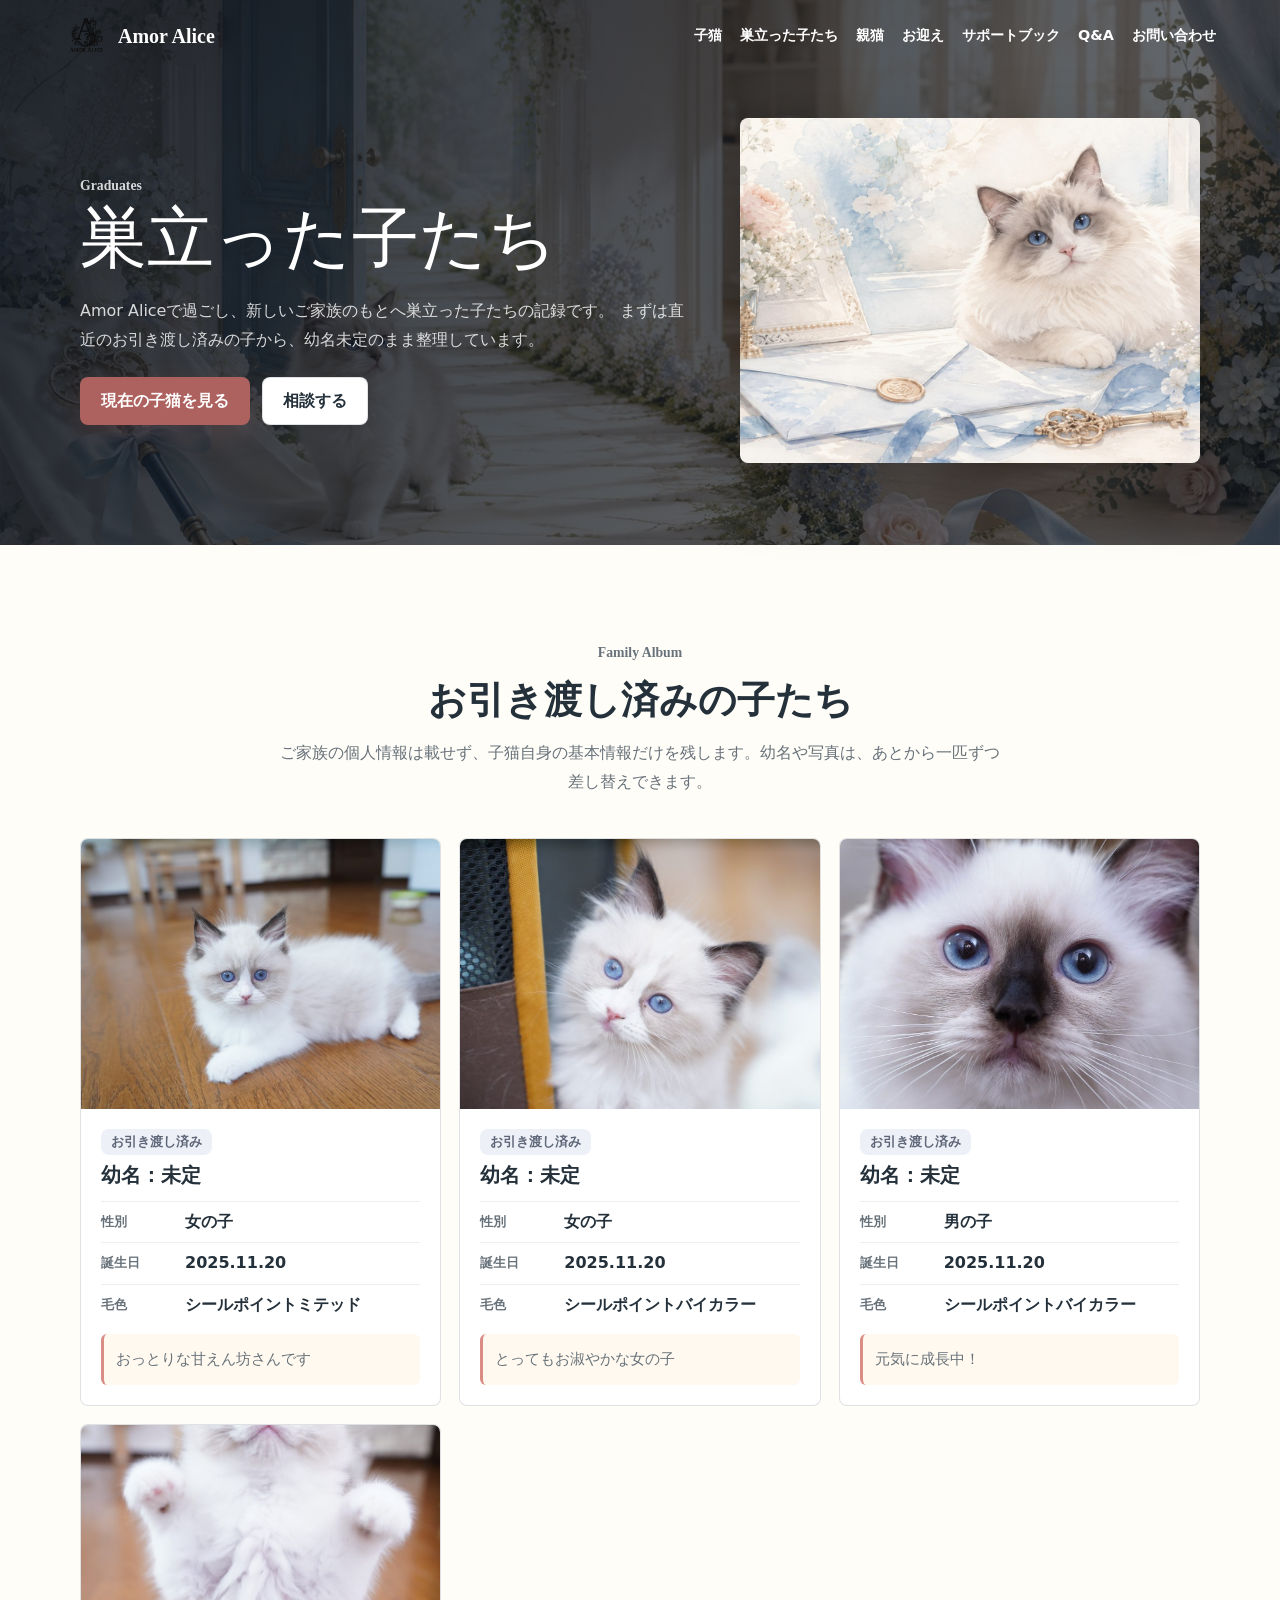
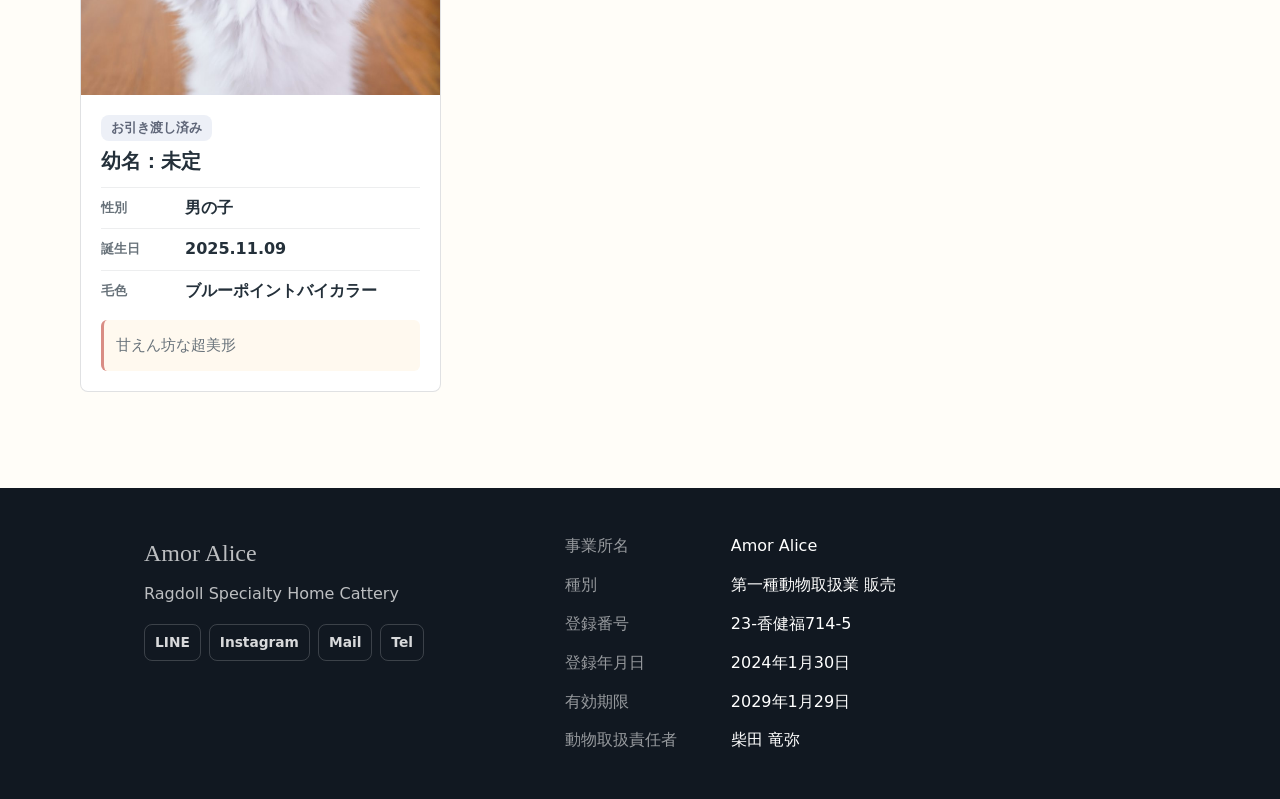
==== graduates.html @ 8b9300d3 "Simplify support book links" ====
<!doctype html>
<html lang="ja">
  <head>
    <meta charset="utf-8">
    <meta name="viewport" content="width=device-width, initial-scale=1">
    <title>巣立った子たち | Amor Alice</title>
    <meta
      name="description"
      content="Amor Aliceから新しいご家族のもとへ巣立ったラグドールの子猫たちを紹介します。"
    >
    <link rel="stylesheet" href="styles.css?v=20260701-support-clean">
  </head>
  <body class="subpage">
    <header class="site-header" data-header>
      <a class="brand" href="index.html#top" aria-label="Amor Alice トップへ">
        <img src="assets/brand-logo.png" alt="" class="brand-mark">
        <span class="brand-name">Amor Alice</span>
      </a>
      <button class="nav-toggle" type="button" aria-expanded="false" aria-controls="site-nav" data-nav-toggle>
        Menu
      </button>
      <nav class="site-nav" id="site-nav" data-nav>
        <a href="index.html#kittens">子猫</a>
        <a href="graduates.html" aria-current="page">巣立った子たち</a>
        <a href="index.html#parents">親猫</a>
        <a href="index.html#flow">お迎え</a>
        <a href="support-book.html">サポートブック</a>
        <a href="index.html#faq">Q&A</a>
        <a href="index.html#contact">お問い合わせ</a>
      </nav>
    </header>

    <main id="top">
      <section class="subpage-hero graduates-hero" aria-labelledby="graduates-hero-title">
        <div class="subpage-hero-inner">
          <div class="subpage-hero-copy">
            <p class="eyebrow">Graduates</p>
            <h1 id="graduates-hero-title">巣立った子たち</h1>
            <p>
              Amor Aliceで過ごし、新しいご家族のもとへ巣立った子たちの記録です。
              まずは直近のお引き渡し済みの子から、幼名未定のまま整理しています。
            </p>
            <div class="kitten-actions">
              <a class="button primary soft" href="index.html#kittens">現在の子猫を見る</a>
              <a class="button secondary ink" href="index.html#contact">相談する</a>
            </div>
          </div>
          <figure class="subpage-hero-media">
            <img src="assets/generated/contact-invitation.jpg" alt="Amor Aliceから届く手紙とラグドールの世界観">
          </figure>
        </div>
      </section>

      <section class="section" aria-labelledby="graduates-title">
        <div class="section-inner">
          <div class="section-heading">
            <p class="eyebrow">Family Album</p>
            <h2 id="graduates-title">お引き渡し済みの子たち</h2>
            <p>
              ご家族の個人情報は載せず、子猫自身の基本情報だけを残します。幼名や写真は、あとから一匹ずつ差し替えできます。
            </p>
          </div>

          <div class="card-grid kitten-grid" aria-label="お引き渡し済みの子猫一覧" data-graduate-list></div>
        </div>
      </section>
    </main>

    <footer class="site-footer">
      <div class="footer-inner">
        <div>
          <p class="footer-brand">Amor Alice</p>
          <p>Ragdoll Specialty Home Cattery</p>
          <div class="footer-links" aria-label="連絡先リンク">
            <a href="https://lin.ee/4A4dqHU" target="_blank" rel="noopener">LINE</a>
            <a href="https://www.instagram.com/cattery_amor.alice/" target="_blank" rel="noopener">Instagram</a>
            <a href="mailto:cattery227.amor.alice@gmail.com">Mail</a>
            <a href="tel:09087426180">Tel</a>
          </div>
        </div>
        <dl class="legal-list">
          <div>
            <dt>事業所名</dt>
            <dd>Amor Alice</dd>
          </div>
          <div>
            <dt>種別</dt>
            <dd>第一種動物取扱業 販売</dd>
          </div>
          <div>
            <dt>登録番号</dt>
            <dd>23-香健福714-5</dd>
          </div>
          <div>
            <dt>登録年月日</dt>
            <dd>2024年1月30日</dd>
          </div>
          <div>
            <dt>有効期限</dt>
            <dd>2029年1月29日</dd>
          </div>
          <div>
            <dt>動物取扱責任者</dt>
            <dd>柴田 竜弥</dd>
          </div>
        </dl>
      </div>
    </footer>

    <script src="kittens-data.js"></script>
    <script src="script.js?v=20260701-story-header"></script>
  </body>
</html>
---- styles.css ----
:root {
  --cream: #fff9ef;
  --paper: #fffdf8;
  --mist: #eaf5f1;
  --rose: #d98d84;
  --rose-deep: #ad625f;
  --sage: #7d9f8b;
  --gold: #b88a3f;
  --ink: #24303a;
  --muted: #68727a;
  --line: rgba(36, 48, 58, 0.14);
  --night: #111821;
  --shadow: 0 22px 70px rgba(17, 24, 33, 0.16);
}

* {
  box-sizing: border-box;
}

html {
  scroll-behavior: smooth;
}

body {
  margin: 0;
  color: var(--ink);
  background: var(--paper);
  font-family: "Yu Gothic", "Yu Gothic UI", "Hiragino Sans", Meiryo, system-ui, sans-serif;
  line-height: 1.8;
  letter-spacing: 0;
}

img {
  display: block;
  max-width: 100%;
}

a {
  color: inherit;
  text-decoration: none;
}

.site-header {
  position: fixed;
  top: 0;
  left: 0;
  right: 0;
  z-index: 20;
  display: flex;
  align-items: center;
  justify-content: space-between;
  gap: 24px;
  min-height: 72px;
  padding: 12px min(5vw, 64px);
  color: #fff;
  transition: background 180ms ease, color 180ms ease, box-shadow 180ms ease;
}

.site-header.is-scrolled {
  color: var(--ink);
  background: rgba(255, 253, 248, 0.9);
  box-shadow: 0 10px 30px rgba(17, 24, 33, 0.08);
  backdrop-filter: blur(18px);
}

.brand {
  display: inline-flex;
  align-items: center;
  gap: 10px;
  min-width: 0;
  font-weight: 700;
}

.brand-mark {
  width: 44px;
  height: 44px;
  object-fit: contain;
}

.brand-name {
  font-family: Georgia, "Times New Roman", serif;
  font-size: 1.25rem;
  line-height: 1;
  white-space: nowrap;
}

.site-nav {
  display: flex;
  align-items: center;
  gap: 18px;
  font-size: 0.9rem;
  font-weight: 700;
}

.site-nav a {
  position: relative;
  padding: 6px 0;
}

.site-nav a::after {
  position: absolute;
  left: 0;
  right: 0;
  bottom: 0;
  height: 2px;
  content: "";
  background: currentColor;
  transform: scaleX(0);
  transform-origin: left;
  transition: transform 180ms ease;
}

.site-nav a:hover::after,
.site-nav a:focus-visible::after {
  transform: scaleX(1);
}

.nav-toggle {
  display: none;
  width: 64px;
  height: 40px;
  border: 1px solid currentColor;
  border-radius: 8px;
  color: inherit;
  background: transparent;
  font: inherit;
  font-weight: 700;
}

.hero {
  position: relative;
  color: #fff;
  background: var(--night);
}

.scroll-hero {
  height: 400vh;
}

.hero-stage {
  position: sticky;
  top: 0;
  display: grid;
  align-items: end;
  min-height: 100svh;
  padding: 118px min(5vw, 72px) 72px;
  overflow: hidden;
}

.hero-canvas,
.hero-shade {
  position: absolute;
  inset: 0;
}

.hero-canvas {
  width: 100%;
  height: 100%;
  background: #07090d;
}

.hero-shade {
  background:
    radial-gradient(circle at 68% 32%, rgba(255, 255, 255, 0.12), rgba(17, 24, 33, 0) 36%),
    linear-gradient(90deg, rgba(17, 24, 33, 0.56) 0%, rgba(17, 24, 33, 0.18) 42%, rgba(17, 24, 33, 0.02) 100%),
    linear-gradient(0deg, rgba(17, 24, 33, 0.58) 0%, rgba(17, 24, 33, 0.12) 36%, rgba(17, 24, 33, 0) 58%);
}

.hero-content {
  position: relative;
  z-index: 2;
  width: min(620px, 100%);
  transition: opacity 160ms ease, transform 160ms ease;
  will-change: opacity, transform;
}

.hero-content::before {
  content: "";
  position: absolute;
  inset: -34px -40px -28px -46px;
  z-index: -1;
  border-radius: 28px;
  background: radial-gradient(ellipse at 24% 64%, rgba(8, 12, 17, 0.58), rgba(8, 12, 17, 0.32) 46%, rgba(8, 12, 17, 0) 74%);
  filter: blur(8px);
  pointer-events: none;
}

.hero-loader {
  position: absolute;
  left: 50%;
  top: 50%;
  z-index: 4;
  width: min(320px, calc(100% - 44px));
  padding: 22px;
  border: 1px solid rgba(255, 255, 255, 0.28);
  border-radius: 8px;
  color: #fff;
  background: rgba(17, 24, 33, 0.58);
  box-shadow: 0 24px 80px rgba(0, 0, 0, 0.32);
  backdrop-filter: blur(18px);
  transform: translate(-50%, -50%);
  transition: opacity 220ms ease, visibility 220ms ease;
}

.hero-loader.is-hidden {
  visibility: hidden;
  opacity: 0;
}

.hero-loader p {
  margin: 0 0 12px;
  font-family: Georgia, "Times New Roman", serif;
  font-weight: 700;
  text-align: center;
}

.loader-track {
  height: 8px;
  overflow: hidden;
  border-radius: 999px;
  background: rgba(255, 255, 255, 0.18);
}

.loader-track span {
  display: block;
  width: 0%;
  height: 100%;
  border-radius: inherit;
  background: linear-gradient(90deg, #fff, #f4d493);
  transition: width 120ms ease;
}

.scroll-cue {
  position: absolute;
  right: min(5vw, 72px);
  bottom: 28px;
  z-index: 3;
  display: inline-flex;
  align-items: center;
  gap: 8px;
  color: rgba(255, 255, 255, 0.82);
  font-family: Georgia, "Times New Roman", serif;
  font-size: 0.86rem;
}

.scroll-cue::after {
  width: 26px;
  height: 1px;
  content: "";
  background: currentColor;
}

.eyebrow {
  margin: 0 0 12px;
  color: var(--gold);
  font-family: Georgia, "Times New Roman", serif;
  font-size: 0.86rem;
  font-weight: 700;
}

.hero .eyebrow {
  color: #f4d493;
}

h1,
h2,
h3,
p {
  overflow-wrap: anywhere;
}

h1,
h2,
h3 {
  margin: 0;
  line-height: 1.2;
  letter-spacing: 0;
}

h1 {
  font-family: Georgia, "Times New Roman", serif;
  font-size: 4.8rem;
  font-weight: 500;
}

.hero-lead {
  width: min(520px, 100%);
  margin: 18px 0 0;
  font-size: 1.05rem;
}

.hero-actions {
  display: flex;
  flex-wrap: wrap;
  gap: 12px;
  margin-top: 28px;
}

.button {
  display: inline-flex;
  align-items: center;
  justify-content: center;
  min-height: 48px;
  padding: 12px 20px;
  border: 1px solid transparent;
  border-radius: 8px;
  font-weight: 700;
  line-height: 1.2;
}

.button.primary {
  color: var(--night);
  background: #fff;
}

.button.secondary {
  color: #fff;
  border-color: rgba(255, 255, 255, 0.72);
  background: rgba(255, 255, 255, 0.12);
}

.button.primary.soft {
  color: #fff;
  background: var(--rose-deep);
  box-shadow: 0 10px 28px rgba(173, 98, 95, 0.18);
}

.button.secondary.ink {
  color: var(--ink);
  border-color: var(--line);
  background: #fff;
}

.section {
  padding: 96px min(5vw, 64px);
}

.section-band {
  background: var(--cream);
}

.section-inner {
  width: min(1120px, 100%);
  margin: 0 auto;
}

.world-entry {
  padding: 86px min(5vw, 64px);
  background: linear-gradient(180deg, #fffdf8 0%, #fff9ef 100%);
}

.world-entry-inner {
  display: grid;
  grid-template-columns: minmax(0, 1.12fr) minmax(320px, 0.72fr);
  gap: 48px;
  align-items: center;
  width: min(1180px, 100%);
  margin: 0 auto;
}

.world-entry-media {
  margin: 0;
}

.world-entry-media img {
  width: 100%;
  aspect-ratio: 16 / 9;
  border-radius: 8px;
  object-fit: cover;
  box-shadow: var(--shadow);
}

.world-entry-copy {
  position: relative;
}

.world-entry-copy h2 {
  font-size: 2.25rem;
}

.world-entry-copy p:last-child {
  color: var(--muted);
}

.section-accent {
  width: 82px;
  height: 82px;
  margin-bottom: 12px;
  object-fit: contain;
}

.intro-grid {
  display: grid;
  grid-template-columns: minmax(0, 0.88fr) minmax(320px, 1.12fr);
  gap: 48px;
  align-items: center;
  padding: 82px 0;
}

.intro-copy h2,
.section-heading h2,
.photo-break-copy h2,
.contact h2 {
  font-size: 2.35rem;
}

.intro-copy p,
.section-heading p,
.feature-copy p,
.contact p,
.flow-layout p {
  color: var(--muted);
}

.trust-strip {
  display: flex;
  flex-wrap: wrap;
  gap: 10px;
  margin-top: 28px;
}

.trust-strip span,
.status-pill {
  display: inline-flex;
  align-items: center;
  gap: 8px;
  min-height: 34px;
  padding: 6px 12px;
  border: 1px solid var(--line);
  border-radius: 8px;
  color: var(--rose-deep);
  background: #fff;
  font-size: 0.9rem;
  font-weight: 700;
}

.trust-strip img,
.status-pill img {
  width: 24px;
  height: 24px;
  flex: 0 0 auto;
  object-fit: contain;
}

.intro-photo {
  margin: 0;
}

.intro-photo img,
.kitten-feature figure > img,
.animal-card img,
.photo-break img {
  width: 100%;
  height: 100%;
  object-fit: cover;
}

.intro-photo img {
  aspect-ratio: 4 / 5;
  border-radius: 8px;
  box-shadow: var(--shadow);
  object-position: center 42%;
}

.section-heading {
  width: min(720px, 100%);
  margin: 0 auto 42px;
  text-align: center;
}

.section-heading.compact {
  margin-bottom: 36px;
}

.section-heading.left {
  margin: 0;
  text-align: left;
}

.section-divider {
  display: flex;
  justify-content: center;
  margin: -38px auto 24px;
}

.section-divider img {
  width: min(360px, 82vw);
  height: 74px;
  object-fit: contain;
}

.kitten-feature {
  display: grid;
  grid-template-columns: minmax(280px, 0.84fr) minmax(0, 1fr);
  gap: 34px;
  align-items: center;
  margin-bottom: 34px;
  padding: 24px;
  border: 1px solid var(--line);
  border-radius: 8px;
  background: #fff;
}

.kitten-feature figure {
  margin: 0;
}

.kitten-feature figure > img {
  aspect-ratio: 1 / 1;
  border-radius: 6px;
}

.feature-copy h3 {
  margin-top: 14px;
  font-size: 1.75rem;
}

.text-link {
  display: inline-flex;
  margin-top: 12px;
  color: var(--rose-deep);
  font-weight: 700;
}

.kitten-actions {
  display: flex;
  flex-wrap: wrap;
  gap: 12px;
  margin-top: 22px;
}

.card-grid {
  display: grid;
  gap: 18px;
}

.kitten-grid,
.parent-grid {
  grid-template-columns: repeat(3, minmax(0, 1fr));
}

.animal-card {
  display: flex;
  flex-direction: column;
  overflow: hidden;
  border: 1px solid var(--line);
  border-radius: 8px;
  background: #fff;
}

.animal-card img {
  aspect-ratio: 4 / 3;
}

.parent-card img {
  aspect-ratio: 1 / 1;
}

.animal-card-body {
  display: flex;
  flex: 1;
  flex-direction: column;
  padding: 20px;
}

.card-kicker {
  width: max-content;
  max-width: 100%;
  margin: 0 0 8px;
  padding: 4px 10px;
  border-radius: 8px;
  color: var(--sage);
  background: #f1f7f4;
  font-family: Georgia, "Times New Roman", serif;
  font-size: 0.82rem;
  font-weight: 700;
  line-height: 1.35;
}

.animal-card h3 {
  font-size: 1.25rem;
}

.status-available {
  color: #3f7d64;
  background: #eaf5f1;
}

.status-talk {
  color: #9c7433;
  background: #fff4d8;
}

.status-graduated {
  color: #5f6678;
  background: #edf0f7;
}

.status-legend {
  display: flex;
  flex-wrap: wrap;
  gap: 8px;
  margin-top: 18px;
}

.status-legend span {
  display: inline-flex;
  align-items: center;
  min-height: 30px;
  padding: 4px 10px;
  border-radius: 8px;
  font-size: 0.82rem;
  font-weight: 700;
}

.kitten-meta {
  display: grid;
  gap: 8px;
  margin: 14px 0 0;
}

.kitten-meta div {
  display: grid;
  grid-template-columns: 72px minmax(0, 1fr);
  gap: 12px;
  padding-top: 8px;
  border-top: 1px solid rgba(36, 48, 58, 0.08);
}

.kitten-meta dt {
  color: var(--muted);
  font-size: 0.82rem;
  font-weight: 700;
}

.kitten-meta dd {
  margin: 0;
  font-weight: 700;
  line-height: 1.55;
}

.kitten-note {
  margin: 16px 0 0;
  padding: 12px;
  border-left: 3px solid var(--rose);
  border-radius: 6px;
  color: var(--muted);
  background: #fff9ef;
  font-size: 0.95rem;
}

.animal-card p:last-child:not(.card-kicker) {
  margin-bottom: 0;
  color: var(--muted);
  font-size: 0.95rem;
}

.subpage {
  background: var(--paper);
}

.subpage-hero {
  padding: 118px min(5vw, 64px) 82px;
  color: #fff;
  background:
    linear-gradient(120deg, rgba(17, 24, 33, 0.9), rgba(17, 24, 33, 0.58)),
    url("assets/generated/intro-world.jpg") center / cover;
}

.subpage-hero-inner {
  display: grid;
  grid-template-columns: minmax(0, 0.86fr) minmax(320px, 0.64fr);
  gap: 42px;
  align-items: center;
  width: min(1120px, 100%);
  margin: 0 auto;
}

.subpage-hero-copy {
  width: min(640px, 100%);
}

.subpage-hero-copy h1 {
  font-size: 4.2rem;
}

.support-book-hero .subpage-hero-copy h1 {
  font-size: 3.45rem;
}

.support-book-hero .subpage-hero-copy h1 span {
  display: block;
}

.subpage-hero-copy p {
  margin: 18px 0 0;
  color: rgba(255, 255, 255, 0.82);
}

.subpage-hero-media {
  margin: 0;
}

.subpage-hero-media img {
  width: 100%;
  aspect-ratio: 4 / 3;
  border-radius: 8px;
  object-fit: cover;
  box-shadow: 0 24px 70px rgba(0, 0, 0, 0.26);
}

.support-book-promo {
  display: grid;
  grid-template-columns: minmax(0, 0.88fr) minmax(320px, 0.62fr);
  gap: 44px;
  align-items: center;
  padding: 84px 0;
}

.support-book-copy h2 {
  font-size: 2.25rem;
}

.support-book-copy p {
  color: var(--muted);
}

.support-book-visual {
  position: relative;
  margin: 0;
}

.support-book-visual img {
  width: 100%;
  aspect-ratio: 4 / 3;
  border-radius: 8px;
  object-fit: cover;
  box-shadow: 0 18px 52px rgba(17, 24, 33, 0.14);
}

.support-book-visual figcaption {
  position: absolute;
  right: 16px;
  bottom: 16px;
  width: min(250px, calc(100% - 32px));
  padding: 14px;
  border: 1px solid rgba(255, 255, 255, 0.38);
  border-radius: 8px;
  color: #fff;
  background: rgba(17, 24, 33, 0.6);
  backdrop-filter: blur(14px);
}

.support-book-visual figcaption span {
  display: block;
  color: #f4d493;
  font-family: Georgia, "Times New Roman", serif;
  font-size: 0.78rem;
  font-weight: 700;
}

.support-book-visual figcaption strong {
  display: block;
  margin-top: 2px;
  line-height: 1.35;
}

.pdf-note {
  margin: 10px 0 24px;
}

.pdf-note .text-link {
  margin-top: 0;
}

.pdf-frame {
  overflow: hidden;
  border: 1px solid var(--line);
  border-radius: 8px;
  background: #fff;
  box-shadow: 0 18px 48px rgba(17, 24, 33, 0.1);
}

.pdf-frame iframe {
  display: block;
  width: 100%;
  height: min(82svh, 920px);
  min-height: 680px;
  border: 0;
}

.flow-layout {
  display: grid;
  grid-template-columns: minmax(0, 0.68fr) minmax(0, 1.08fr);
  gap: 42px;
  align-items: start;
}

.flow-intro,
.faq-intro {
  display: grid;
  gap: 22px;
  align-content: start;
}

.faq-support {
  padding: 22px;
  border: 1px solid var(--line);
  border-radius: 8px;
  background: linear-gradient(180deg, #fff 0%, #fff9ef 100%);
}

.faq-support h3 {
  font-size: 1.15rem;
}

.flow-list {
  display: grid;
  gap: 12px;
  margin: 0;
  padding: 0;
  list-style: none;
}

.flow-list li {
  display: grid;
  grid-template-columns: 64px minmax(0, 1fr);
  gap: 18px;
  padding: 22px;
  border: 1px solid var(--line);
  border-radius: 8px;
  background: #fff;
}

.flow-number {
  position: relative;
  display: grid;
  place-items: center;
  width: 58px;
  height: 58px;
  border-radius: 8px;
  border: 1px solid rgba(184, 138, 63, 0.24);
  background: #fffdf8;
}

.flow-number img {
  width: 34px;
  height: 34px;
  object-fit: contain;
}

.flow-number small {
  position: absolute;
  right: 5px;
  bottom: 3px;
  color: var(--sage);
  font-family: Georgia, "Times New Roman", serif;
  font-size: 0.68rem;
  font-weight: 700;
}

.flow-list h3 {
  font-size: 1.15rem;
}

.flow-list p {
  margin: 6px 0 0;
}

.photo-break {
  position: relative;
  min-height: 460px;
  overflow: hidden;
  color: #fff;
}

.photo-break::after {
  position: absolute;
  inset: 0;
  content: "";
  background:
    linear-gradient(90deg, rgba(17, 24, 33, 0.03), rgba(17, 24, 33, 0.2) 42%, rgba(17, 24, 33, 0.78));
}

.photo-break img {
  position: absolute;
  inset: 0;
  object-position: center 45%;
}

.photo-break-copy {
  position: relative;
  z-index: 1;
  display: grid;
  align-content: center;
  justify-items: end;
  width: min(1120px, 100%);
  min-height: 460px;
  margin: 0 auto;
  padding: 64px min(5vw, 64px);
}

.photo-break-copy .eyebrow {
  color: #f4d493;
}

.photo-break-copy h2,
.photo-break-copy p:not(.eyebrow) {
  width: min(460px, 100%);
}

.photo-break-copy p:not(.eyebrow) {
  margin: 14px 0 0;
  color: rgba(255, 255, 255, 0.84);
  font-size: 1.02rem;
}

.faq-layout {
  display: grid;
  grid-template-columns: minmax(0, 0.68fr) minmax(0, 1.08fr);
  gap: 42px;
}

.faq-list {
  display: grid;
  gap: 10px;
}

.faq-support img {
  width: 54px;
  height: 54px;
  object-fit: contain;
}

.faq-support h3 {
  margin-top: 8px;
}

.faq-support p {
  margin: 8px 0 0;
  color: var(--muted);
}

details {
  border: 1px solid var(--line);
  border-radius: 8px;
  background: #fff;
}

summary {
  display: flex;
  align-items: center;
  justify-content: space-between;
  gap: 16px;
  cursor: pointer;
  padding: 18px 20px;
  font-weight: 700;
}

summary::-webkit-details-marker {
  display: none;
}

summary::marker {
  content: "";
}

summary::after {
  flex: 0 0 auto;
  content: "+";
  color: var(--rose-deep);
  font-size: 1.25rem;
  line-height: 1;
}

details[open] summary::after {
  content: "-";
}

details p {
  margin: 0;
  padding: 0 20px 20px;
  color: var(--muted);
}

.contact {
  padding: 88px min(5vw, 64px);
}

.contact-grid {
  display: grid;
  grid-template-columns: minmax(0, 1fr) minmax(280px, 0.58fr);
  gap: 40px;
  align-items: center;
}

.contact-panel {
  display: grid;
  gap: 12px;
}

.contact-side {
  display: grid;
  gap: 14px;
}

.contact-visual {
  width: 100%;
  aspect-ratio: 16 / 9;
  border-radius: 8px;
  object-fit: cover;
  box-shadow: 0 16px 44px rgba(17, 24, 33, 0.12);
}

.contact-action {
  appearance: none;
  display: flex;
  align-items: center;
  justify-content: space-between;
  min-height: 56px;
  padding: 14px 18px;
  border: 1px solid var(--line);
  border-radius: 8px;
  color: inherit;
  background: #fff;
  cursor: pointer;
  font: inherit;
  font-weight: 700;
  text-align: left;
  text-decoration: none;
}

.contact-action:hover,
.contact-action:focus-visible {
  border-color: rgba(173, 98, 95, 0.36);
  box-shadow: 0 12px 30px rgba(173, 98, 95, 0.12);
}

.contact-action span {
  display: inline-flex;
  align-items: center;
  gap: 10px;
  min-width: 0;
}

.contact-action img {
  width: 28px;
  height: 28px;
  flex: 0 0 auto;
  object-fit: contain;
}

.contact-action::after {
  content: ">";
  color: var(--rose-deep);
}

.site-footer {
  color: #fff;
  background: var(--night);
}

.footer-inner {
  display: grid;
  grid-template-columns: minmax(0, 0.8fr) minmax(0, 1.2fr);
  gap: 40px;
  width: min(1120px, 100%);
  margin: 0 auto;
  padding: 44px min(5vw, 64px);
}

.footer-brand {
  margin: 0 0 4px;
  font-family: Georgia, "Times New Roman", serif;
  font-size: 1.5rem;
}

.site-footer p {
  margin-top: 0;
  color: rgba(255, 255, 255, 0.72);
}

.footer-links {
  display: flex;
  flex-wrap: wrap;
  gap: 8px;
  margin-top: 16px;
}

.footer-links a {
  display: inline-flex;
  align-items: center;
  min-height: 34px;
  padding: 5px 10px;
  border: 1px solid rgba(255, 255, 255, 0.18);
  border-radius: 8px;
  color: rgba(255, 255, 255, 0.84);
  font-size: 0.86rem;
  font-weight: 700;
}

.footer-links a:hover,
.footer-links a:focus-visible {
  border-color: rgba(244, 212, 147, 0.52);
  color: #fff;
}

.legal-list {
  display: grid;
  gap: 10px;
  margin: 0;
}

.legal-list div {
  display: grid;
  grid-template-columns: 150px minmax(0, 1fr);
  gap: 16px;
}

.legal-list dt {
  color: rgba(255, 255, 255, 0.56);
}

.legal-list dd {
  margin: 0;
}

@media (max-width: 860px) {
  .site-header {
    min-height: 64px;
    padding: 10px 18px;
  }

  .nav-toggle {
    display: inline-flex;
    align-items: center;
    justify-content: center;
  }

  .site-nav {
    position: absolute;
    top: calc(100% + 8px);
    right: 18px;
    display: none;
    width: min(260px, calc(100vw - 36px));
    padding: 12px;
    border: 1px solid var(--line);
    border-radius: 8px;
    color: var(--ink);
    background: rgba(255, 253, 248, 0.96);
    box-shadow: var(--shadow);
  }

  .site-nav.is-open {
    display: grid;
  }

  .site-nav a {
    padding: 10px;
  }

  .scroll-hero {
    height: 350vh;
  }

  .hero-stage {
    min-height: 100svh;
    padding: 98px 22px 48px;
  }

  .hero-shade {
    background:
      linear-gradient(0deg, rgba(17, 24, 33, 0.62) 0%, rgba(17, 24, 33, 0.18) 46%, rgba(17, 24, 33, 0.02) 76%),
      radial-gradient(ellipse at 24% 80%, rgba(17, 24, 33, 0.5), rgba(17, 24, 33, 0) 60%),
      linear-gradient(90deg, rgba(17, 24, 33, 0.2), rgba(17, 24, 33, 0.02));
  }

  .hero-content::before {
    inset: -24px -18px -22px -18px;
    border-radius: 22px;
    background: radial-gradient(ellipse at 28% 70%, rgba(8, 12, 17, 0.56), rgba(8, 12, 17, 0.28) 48%, rgba(8, 12, 17, 0) 76%);
  }

  .scroll-cue {
    right: 22px;
  }

  h1 {
    font-size: 3.25rem;
  }

  .hero-lead {
    font-size: 1rem;
  }

  .section {
    padding: 72px 22px;
  }

  .world-entry-inner,
  .intro-grid,
  .kitten-feature,
  .flow-layout,
  .faq-layout,
  .contact-grid,
  .support-book-promo,
  .subpage-hero-inner,
  .footer-inner {
    grid-template-columns: 1fr;
  }

  .intro-grid {
    gap: 30px;
    padding: 72px 22px;
  }

  .world-entry {
    padding: 72px 22px;
  }

  .world-entry-inner {
    gap: 28px;
  }

  .world-entry-copy h2 {
    font-size: 1.9rem;
  }

  .intro-copy h2,
  .section-heading h2,
  .support-book-copy h2,
  .photo-break-copy h2,
  .contact h2 {
    font-size: 1.9rem;
  }

  .kitten-grid,
  .parent-grid {
    grid-template-columns: 1fr;
  }

  .kitten-feature {
    padding: 16px;
  }

  .subpage-hero {
    padding: 104px 22px 72px;
  }

  .subpage-hero-inner {
    gap: 30px;
  }

  .subpage-hero-copy h1 {
    font-size: 3.2rem;
  }

  .support-book-hero .subpage-hero-copy h1 {
    font-size: 2.85rem;
  }

  .support-book-promo {
    gap: 30px;
    padding: 72px 22px;
  }

  .pdf-frame iframe {
    height: 72svh;
    min-height: 560px;
  }

  .flow-list li {
    grid-template-columns: 54px minmax(0, 1fr);
    padding: 18px;
  }

  .faq-support {
    padding: 18px;
  }

  .photo-break,
  .photo-break-copy {
    min-height: 360px;
  }

  .photo-break::after {
    background:
      linear-gradient(0deg, rgba(17, 24, 33, 0.84), rgba(17, 24, 33, 0.32) 58%, rgba(17, 24, 33, 0.08));
  }

  .photo-break img {
    object-position: 38% center;
  }

  .photo-break-copy {
    align-content: end;
    justify-items: start;
  }

  .legal-list div {
    grid-template-columns: 1fr;
    gap: 2px;
  }
}

@media (max-width: 520px) {
  .brand-name {
    font-size: 1rem;
  }

  h1 {
    font-size: 2.6rem;
  }

  .button {
    width: 100%;
  }

  .scroll-hero {
    height: 300vh;
  }

  .hero-actions {
    gap: 10px;
  }

  .feature-copy h3 {
    font-size: 1.45rem;
  }

  .subpage-hero-copy h1 {
    font-size: 2.55rem;
  }

  .support-book-hero .subpage-hero-copy h1 {
    font-size: 2.35rem;
  }

  .kitten-meta div {
    grid-template-columns: 1fr;
    gap: 2px;
  }

  .pdf-frame iframe {
    min-height: 520px;
  }

  .contact {
    padding: 72px 22px;
  }
}
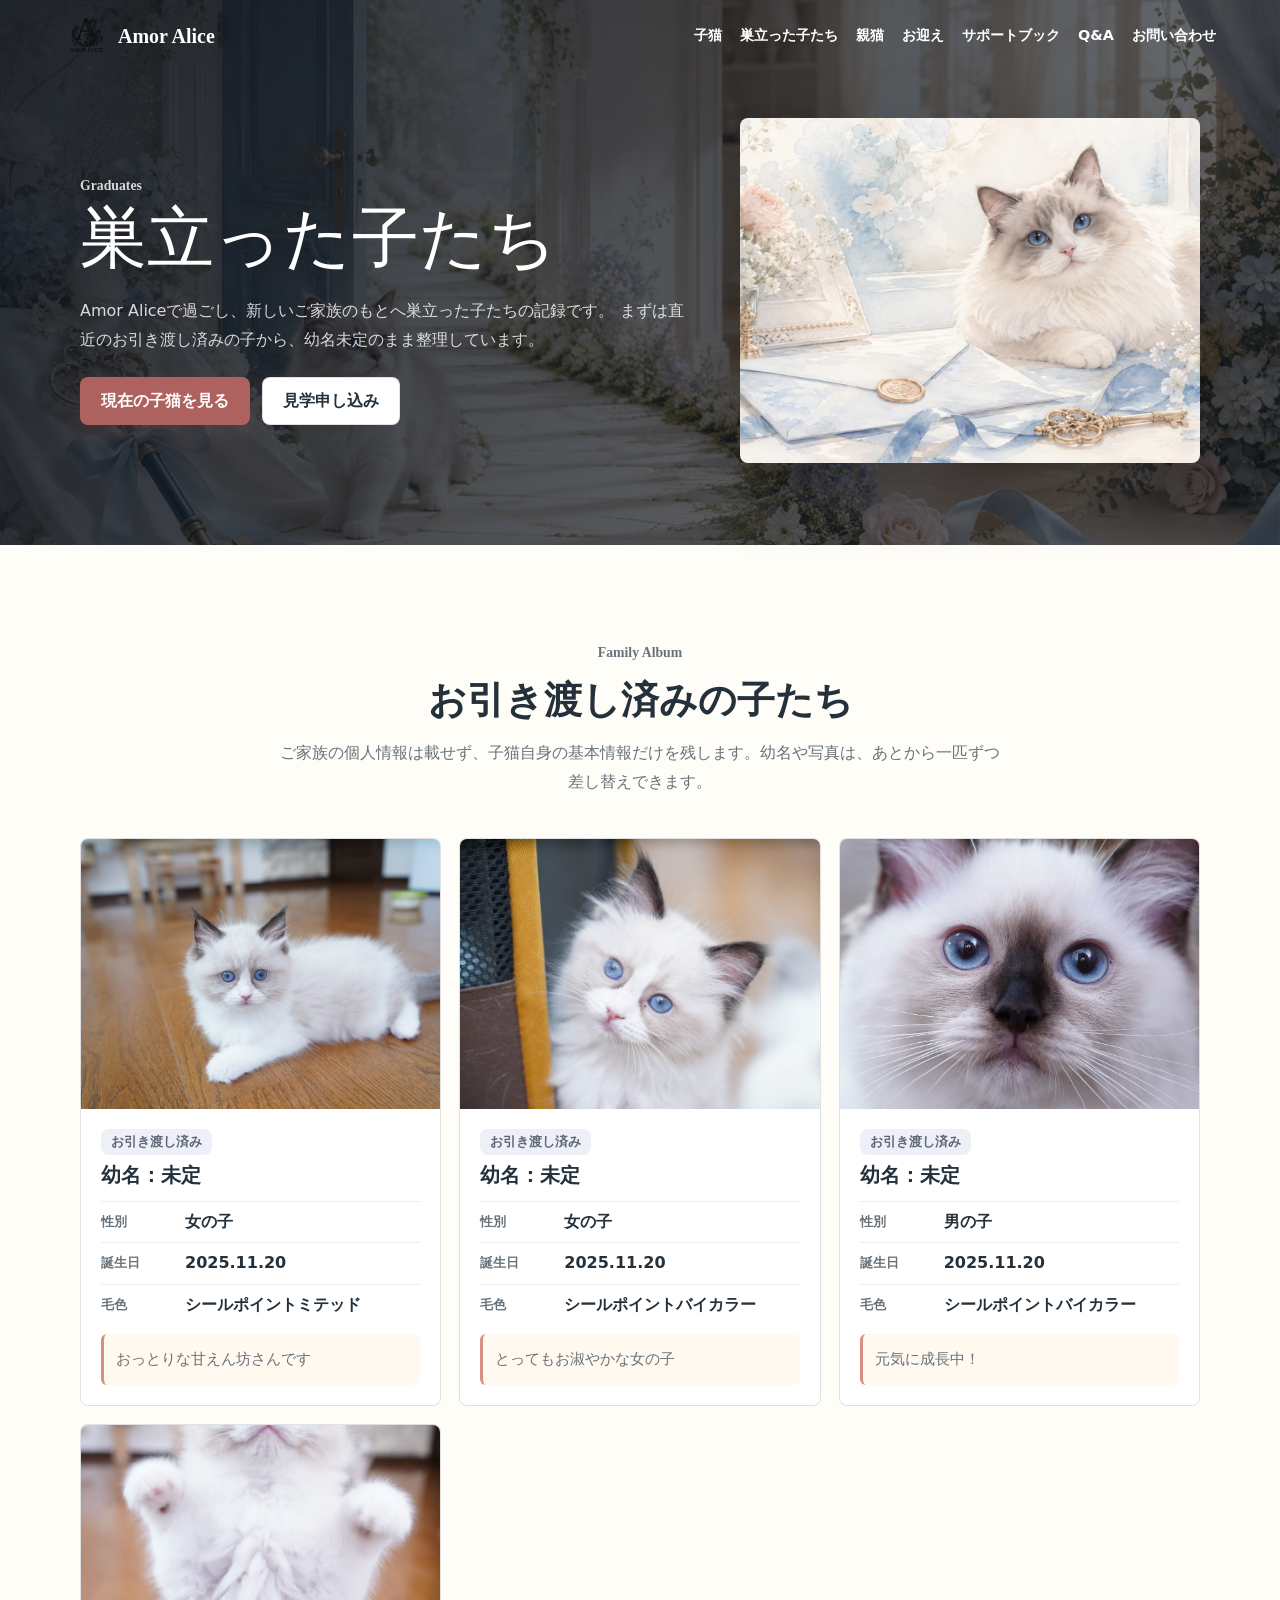
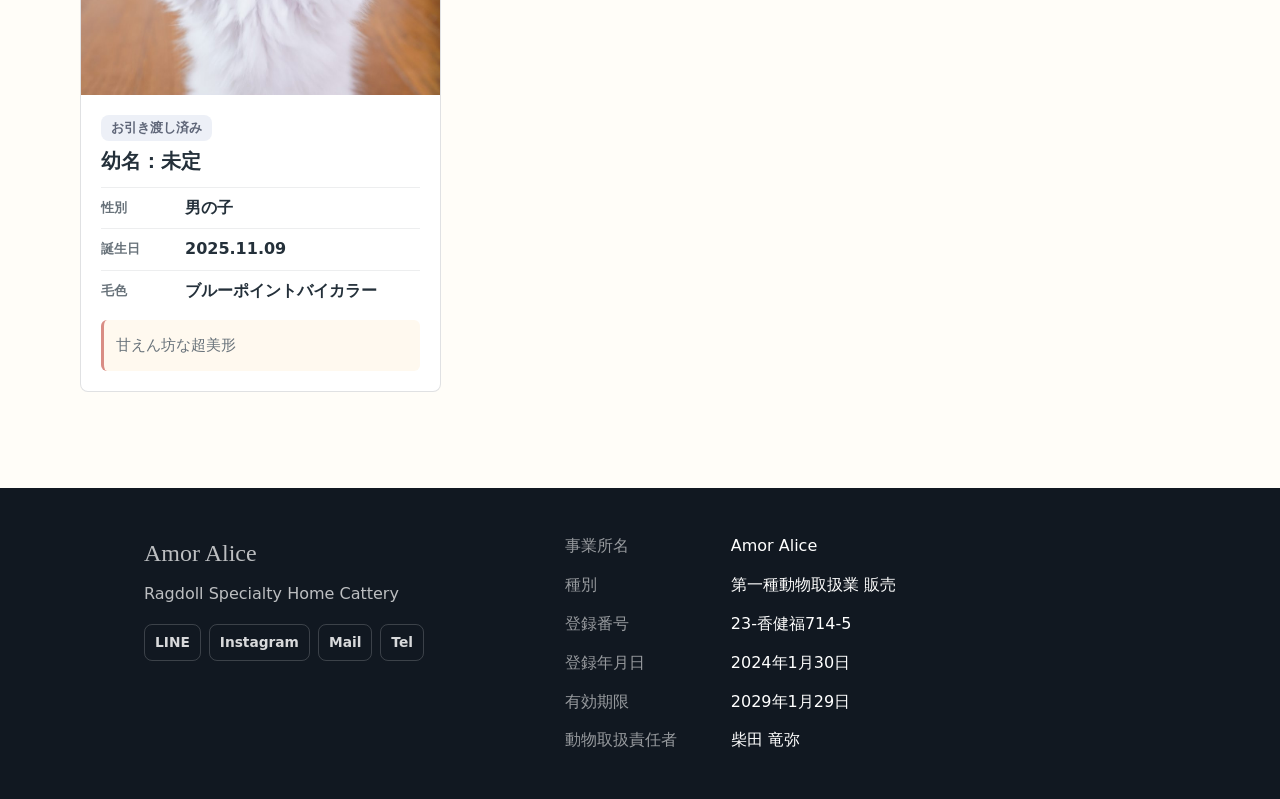
==== commit f17517e4: "Add visit request form" ====
--- a/graduates.html
+++ b/graduates.html
@@ -8,7 +8,7 @@
       name="description"
       content="Amor Aliceから新しいご家族のもとへ巣立ったラグドールの子猫たちを紹介します。"
     >
-    <link rel="stylesheet" href="styles.css?v=20260701-support-clean">
+    <link rel="stylesheet" href="styles.css?v=20260701-visit-form">
   </head>
   <body class="subpage">
     <header class="site-header" data-header>
@@ -42,7 +42,7 @@
             </p>
             <div class="kitten-actions">
               <a class="button primary soft" href="index.html#kittens">現在の子猫を見る</a>
-              <a class="button secondary ink" href="index.html#contact">相談する</a>
+              <a class="button secondary ink" href="visit-form.html?type=visit">見学申し込み</a>
             </div>
           </div>
           <figure class="subpage-hero-media">
@@ -108,6 +108,6 @@
     </footer>
 
     <script src="kittens-data.js"></script>
-    <script src="script.js?v=20260701-story-header"></script>
+    <script src="script.js?v=20260701-visit-form"></script>
   </body>
 </html>
--- a/styles.css
+++ b/styles.css
@@ -548,6 +548,17 @@
   background: #fff;
 }
 
+.animal-card-link {
+  transition: border-color 180ms ease, box-shadow 180ms ease, transform 180ms ease;
+}
+
+.animal-card-link:hover,
+.animal-card-link:focus-visible {
+  border-color: rgba(184, 138, 63, 0.38);
+  box-shadow: 0 18px 48px rgba(17, 24, 33, 0.12);
+  transform: translateY(-3px);
+}
+
 .animal-card img {
   aspect-ratio: 4 / 3;
 }
@@ -579,6 +590,21 @@
 
 .animal-card h3 {
   font-size: 1.25rem;
+}
+
+.card-link-text {
+  display: inline-flex;
+  width: max-content;
+  margin-top: auto;
+  padding-top: 16px;
+  color: var(--rose-deep);
+  font-weight: 700;
+  line-height: 1.2;
+}
+
+.card-link-text::after {
+  content: ">";
+  margin-left: 8px;
 }
 
 .status-available {
@@ -707,6 +733,314 @@
   border-radius: 8px;
   object-fit: cover;
   box-shadow: 0 24px 70px rgba(0, 0, 0, 0.26);
+}
+
+.parent-detail-hero {
+  background:
+    linear-gradient(120deg, rgba(17, 24, 33, 0.86), rgba(17, 24, 33, 0.52)),
+    url("assets/generated/intro-world.jpg") center / cover;
+}
+
+.parent-detail-hero .subpage-hero-media img {
+  aspect-ratio: 1 / 1;
+}
+
+.parent-detail-grid {
+  display: grid;
+  grid-template-columns: minmax(0, 0.9fr) minmax(300px, 0.52fr);
+  gap: 44px;
+  align-items: start;
+}
+
+.parent-story {
+  display: grid;
+  gap: 28px;
+}
+
+.parent-story h2,
+.parent-profile-card h2 {
+  font-size: 2rem;
+}
+
+.parent-story p,
+.parent-profile-card p,
+.parent-profile-card dd {
+  color: var(--muted);
+}
+
+.parent-tags {
+  display: flex;
+  flex-wrap: wrap;
+  gap: 10px;
+  margin-top: 20px;
+}
+
+.parent-tags span {
+  display: inline-flex;
+  align-items: center;
+  min-height: 34px;
+  padding: 6px 12px;
+  border-radius: 8px;
+  color: var(--rose-deep);
+  background: #fff4ee;
+  font-size: 0.9rem;
+  font-weight: 700;
+}
+
+.parent-profile-card {
+  position: sticky;
+  top: 96px;
+  padding: 24px;
+  border: 1px solid var(--line);
+  border-radius: 8px;
+  background: #fff;
+  box-shadow: 0 18px 48px rgba(17, 24, 33, 0.08);
+}
+
+.parent-profile-card dl {
+  display: grid;
+  gap: 16px;
+  margin: 22px 0 0;
+}
+
+.parent-profile-card div {
+  display: grid;
+  gap: 4px;
+  padding-bottom: 14px;
+  border-bottom: 1px solid var(--line);
+}
+
+.parent-profile-card div:last-child {
+  padding-bottom: 0;
+  border-bottom: 0;
+}
+
+.parent-profile-card dt {
+  color: var(--ink);
+  font-weight: 700;
+}
+
+.parent-next {
+  display: flex;
+  flex-wrap: wrap;
+  align-items: center;
+  gap: 12px;
+  margin-top: 28px;
+}
+
+.parent-next .text-link {
+  margin-top: 0;
+}
+
+.form-hero {
+  background:
+    linear-gradient(120deg, rgba(17, 24, 33, 0.86), rgba(17, 24, 33, 0.5)),
+    url("assets/generated/contact-invitation.jpg") center / cover;
+}
+
+.form-layout {
+  display: grid;
+  grid-template-columns: minmax(0, 0.56fr) minmax(0, 1fr);
+  gap: 44px;
+  align-items: start;
+}
+
+.form-intro h2 {
+  font-size: 2.2rem;
+}
+
+.form-intro p,
+.form-note p {
+  color: var(--muted);
+}
+
+.form-note {
+  margin-top: 26px;
+  padding: 20px;
+  border: 1px solid var(--line);
+  border-radius: 8px;
+  background: #fff;
+}
+
+.form-note h3 {
+  font-size: 1.1rem;
+}
+
+.visit-form {
+  padding: 24px;
+  border: 1px solid var(--line);
+  border-radius: 8px;
+  background: #fff;
+  box-shadow: 0 18px 48px rgba(17, 24, 33, 0.08);
+}
+
+.form-grid {
+  display: grid;
+  grid-template-columns: repeat(2, minmax(0, 1fr));
+  gap: 16px;
+}
+
+.form-field {
+  display: grid;
+  gap: 8px;
+  min-width: 0;
+}
+
+.form-field span,
+.form-consent {
+  color: var(--ink);
+  font-size: 0.92rem;
+  font-weight: 700;
+}
+
+.form-field small {
+  color: var(--rose-deep);
+  font-size: 0.76rem;
+}
+
+.form-field input,
+.form-field select,
+.form-field textarea {
+  width: 100%;
+  min-height: 48px;
+  padding: 11px 12px;
+  border: 1px solid var(--line);
+  border-radius: 8px;
+  color: var(--ink);
+  background: #fffdf8;
+  font: inherit;
+  line-height: 1.5;
+}
+
+.form-field textarea {
+  min-height: 150px;
+  resize: vertical;
+}
+
+.form-field input:focus,
+.form-field select:focus,
+.form-field textarea:focus {
+  outline: 3px solid rgba(173, 98, 95, 0.14);
+  border-color: rgba(173, 98, 95, 0.44);
+}
+
+.form-field-wide {
+  grid-column: 1 / -1;
+}
+
+.form-consent {
+  display: grid;
+  grid-template-columns: 22px minmax(0, 1fr);
+  gap: 10px;
+  margin-top: 18px;
+  align-items: start;
+}
+
+.form-consent input {
+  width: 18px;
+  height: 18px;
+  margin-top: 4px;
+  accent-color: var(--rose-deep);
+}
+
+.form-actions {
+  display: flex;
+  flex-wrap: wrap;
+  align-items: center;
+  gap: 12px;
+  margin-top: 24px;
+}
+
+.form-actions .text-link {
+  margin-top: 0;
+}
+
+.form-status {
+  min-height: 1.8em;
+  margin: 16px 0 0;
+  color: var(--rose-deep);
+  font-weight: 700;
+}
+
+.reservation {
+  background: linear-gradient(180deg, #fffdf8 0%, #f6fbf8 100%);
+}
+
+.reservation-layout {
+  display: grid;
+  grid-template-columns: minmax(0, 0.78fr) minmax(320px, 0.72fr);
+  gap: 46px;
+  align-items: center;
+}
+
+.reservation-copy h2 {
+  font-size: 2.35rem;
+}
+
+.reservation-copy p,
+.reservation-steps p,
+.reservation-note {
+  color: var(--muted);
+}
+
+.reservation-actions {
+  display: flex;
+  flex-wrap: wrap;
+  align-items: center;
+  gap: 14px;
+  margin-top: 26px;
+}
+
+.reservation-actions .text-link {
+  margin-top: 0;
+}
+
+.reservation-note {
+  margin: 18px 0 0;
+  font-size: 0.92rem;
+}
+
+.reservation-steps {
+  display: grid;
+  gap: 12px;
+  margin: 0;
+  padding: 0;
+  list-style: none;
+}
+
+.reservation-steps li {
+  display: grid;
+  grid-template-columns: 52px minmax(0, 1fr);
+  gap: 16px;
+  padding: 20px;
+  border: 1px solid var(--line);
+  border-radius: 8px;
+  background: #fff;
+  box-shadow: 0 14px 38px rgba(17, 24, 33, 0.07);
+}
+
+.reservation-icon {
+  display: grid;
+  place-items: center;
+  width: 52px;
+  height: 52px;
+  border: 1px solid rgba(173, 98, 95, 0.18);
+  border-radius: 8px;
+  background: #fff9ef;
+}
+
+.reservation-icon img {
+  width: 30px;
+  height: 30px;
+  object-fit: contain;
+}
+
+.reservation-steps h3 {
+  font-size: 1.1rem;
+}
+
+.reservation-steps p {
+  margin: 6px 0 0;
 }
 
 .support-book-promo {
@@ -1203,12 +1537,19 @@
   .flow-layout,
   .faq-layout,
   .contact-grid,
+  .parent-detail-grid,
+  .form-layout,
+  .reservation-layout,
   .support-book-promo,
   .subpage-hero-inner,
   .footer-inner {
     grid-template-columns: 1fr;
   }
 
+  .parent-profile-card {
+    position: static;
+  }
+
   .intro-grid {
     gap: 30px;
     padding: 72px 22px;
@@ -1227,7 +1568,9 @@
   }
 
   .intro-copy h2,
+  .form-intro h2,
   .section-heading h2,
+  .reservation-copy h2,
   .support-book-copy h2,
   .photo-break-copy h2,
   .contact h2 {
@@ -1239,6 +1582,14 @@
     grid-template-columns: 1fr;
   }
 
+  .form-grid {
+    grid-template-columns: 1fr;
+  }
+
+  .visit-form {
+    padding: 18px;
+  }
+
   .kitten-feature {
     padding: 16px;
   }
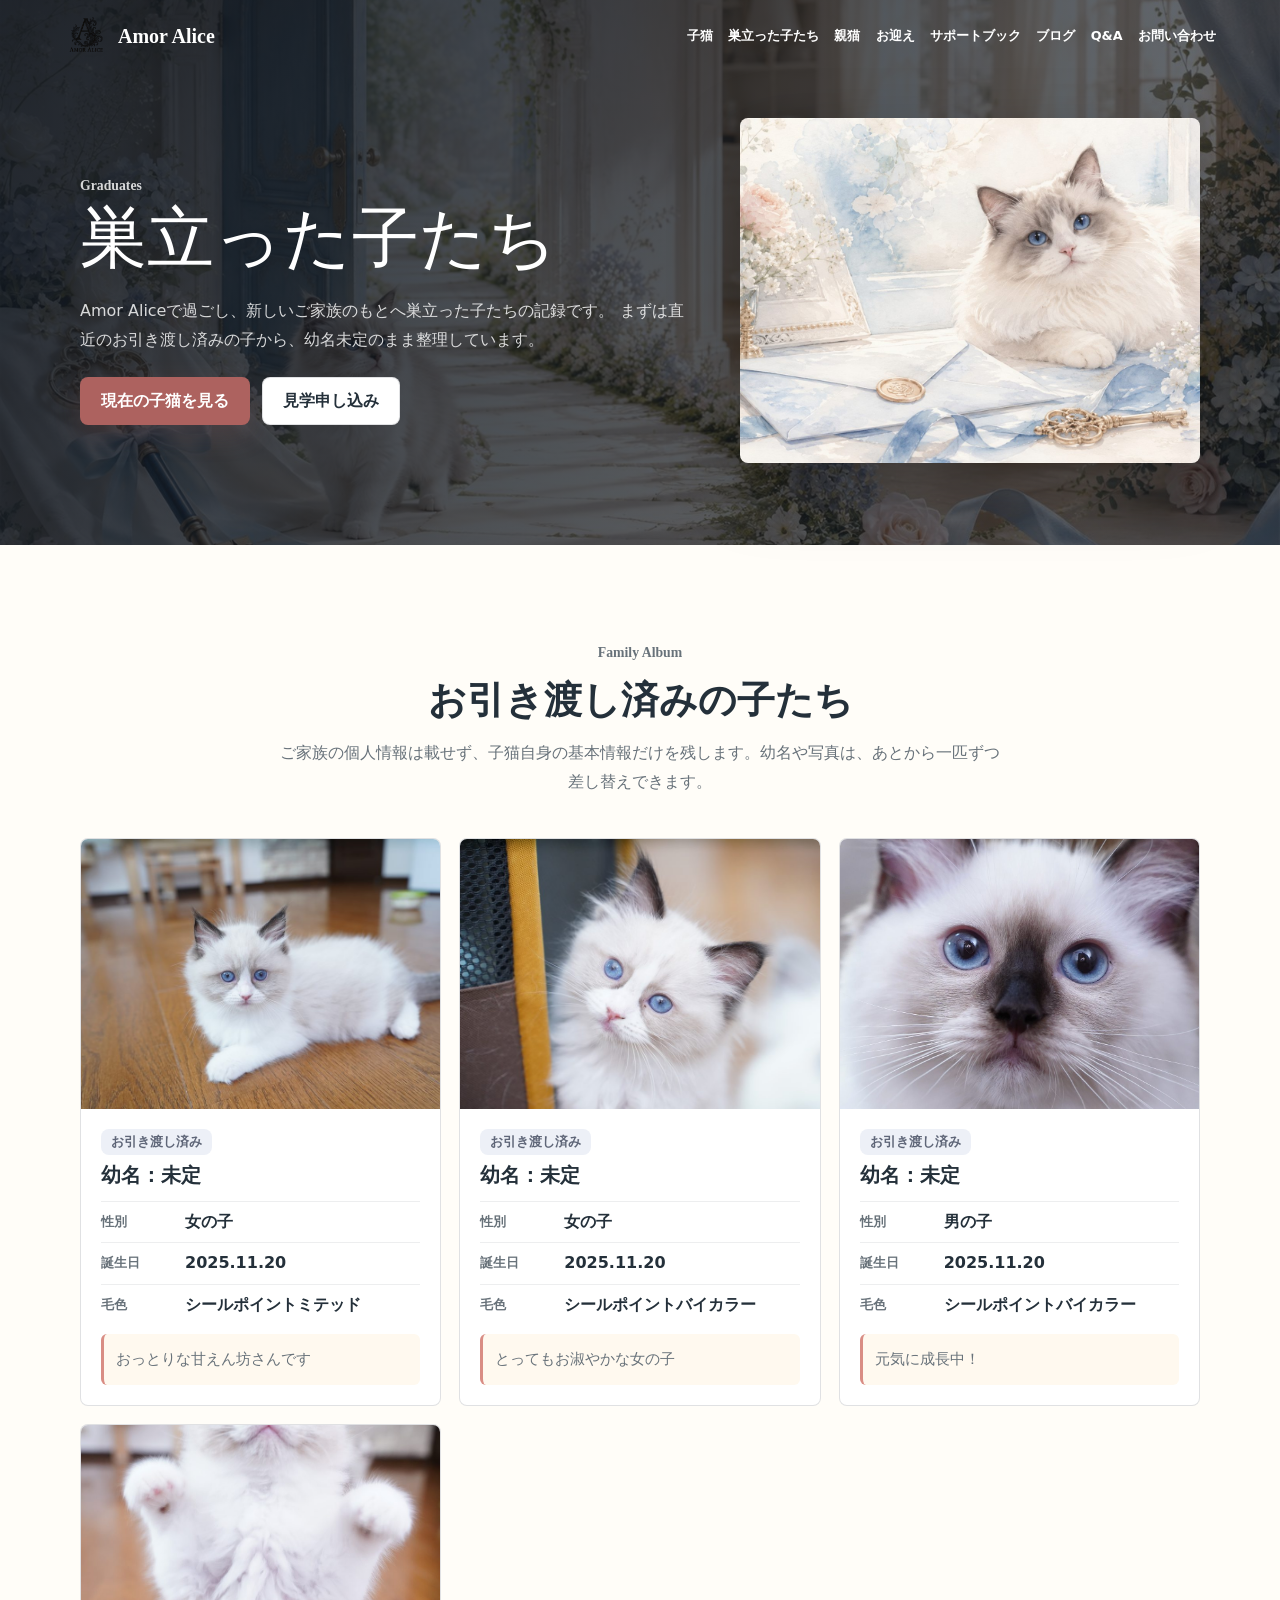
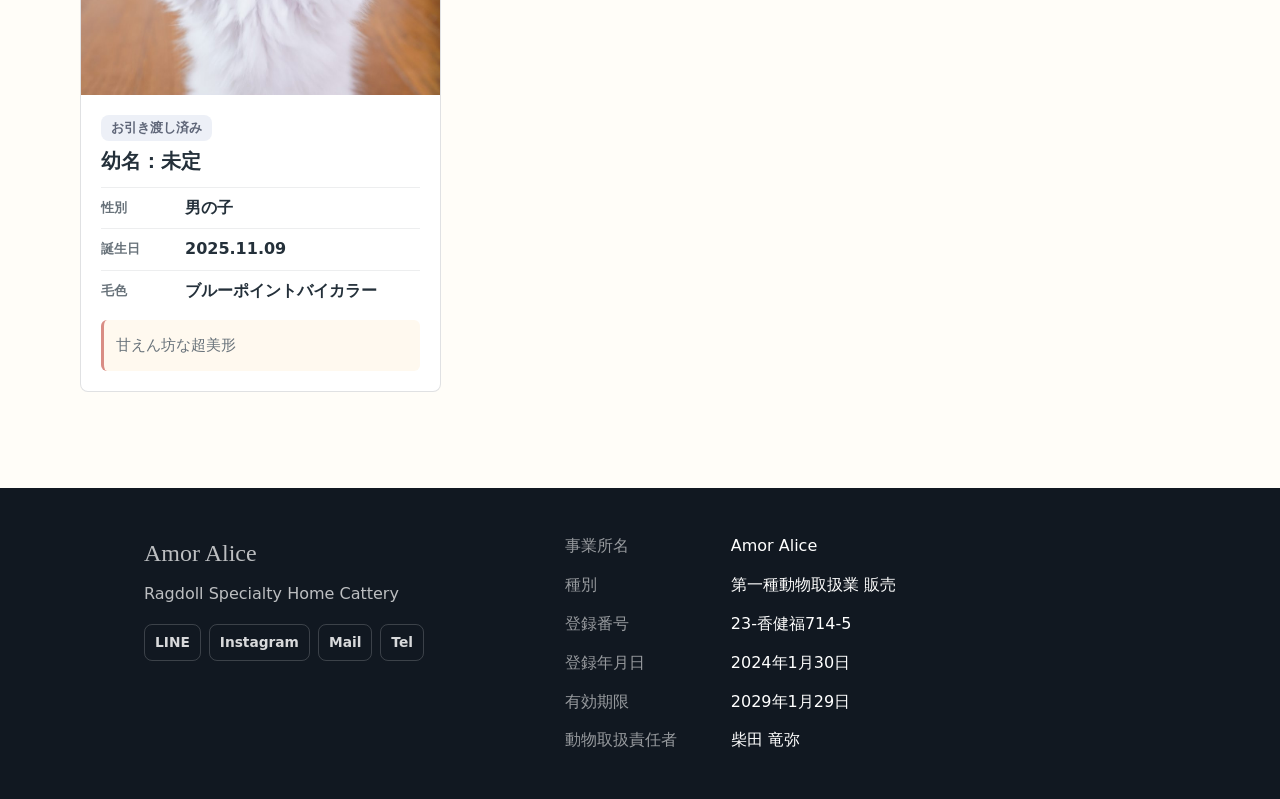
==== commit 6fe598ae: "Add blog page" ====
--- a/graduates.html
+++ b/graduates.html
@@ -8,7 +8,7 @@
       name="description"
       content="Amor Aliceから新しいご家族のもとへ巣立ったラグドールの子猫たちを紹介します。"
     >
-    <link rel="stylesheet" href="styles.css?v=20260701-visit-form">
+    <link rel="stylesheet" href="styles.css?v=20260702-blog1">
   </head>
   <body class="subpage">
     <header class="site-header" data-header>
@@ -25,10 +25,17 @@
         <a href="index.html#parents">親猫</a>
         <a href="index.html#flow">お迎え</a>
         <a href="support-book.html">サポートブック</a>
+        <a href="blog.html">ブログ</a>
         <a href="index.html#faq">Q&A</a>
         <a href="index.html#contact">お問い合わせ</a>
       </nav>
     </header>
+
+    <nav class="mobile-contact-bar" aria-label="スマホ用の主要導線">
+      <a href="index.html#kittens">子猫</a>
+      <a class="is-primary" href="visit-form.html?type=visit">見学申し込み</a>
+      <a href="https://lin.ee/4A4dqHU" target="_blank" rel="noopener">LINE</a>
+    </nav>
 
     <main id="top">
       <section class="subpage-hero graduates-hero" aria-labelledby="graduates-hero-title">
@@ -108,6 +115,6 @@
     </footer>
 
     <script src="kittens-data.js"></script>
-    <script src="script.js?v=20260701-visit-form"></script>
+    <script src="script.js?v=20260702-blog1"></script>
   </body>
 </html>
--- a/styles.css
+++ b/styles.css
@@ -87,8 +87,8 @@
 .site-nav {
   display: flex;
   align-items: center;
-  gap: 18px;
-  font-size: 0.9rem;
+  gap: clamp(10px, 1.2vw, 18px);
+  font-size: clamp(0.78rem, 1vw, 0.9rem);
   font-weight: 700;
 }
 
@@ -127,6 +127,10 @@
   font-weight: 700;
 }
 
+.mobile-contact-bar {
+  display: none;
+}
+
 .hero {
   position: relative;
   color: #fff;
@@ -832,6 +836,144 @@
   margin-top: 0;
 }
 
+.blog-hero {
+  background:
+    linear-gradient(120deg, rgba(17, 24, 33, 0.88), rgba(17, 24, 33, 0.48)),
+    url("assets/generated/intro-world.jpg") center / cover;
+}
+
+.blog-hero-actions {
+  display: flex;
+  flex-wrap: wrap;
+  gap: 12px;
+  margin-top: 28px;
+}
+
+.blog-category-grid {
+  display: grid;
+  grid-template-columns: repeat(2, minmax(0, 1fr));
+  gap: 18px;
+}
+
+.blog-category-card {
+  display: grid;
+  gap: 10px;
+  min-height: 220px;
+  padding: 24px;
+  border: 1px solid var(--line);
+  border-radius: 8px;
+  background: #fff;
+  box-shadow: 0 18px 48px rgba(17, 24, 33, 0.08);
+  transition: transform 180ms ease, box-shadow 180ms ease;
+}
+
+.blog-category-card:hover,
+.blog-category-card:focus-visible {
+  transform: translateY(-3px);
+  box-shadow: 0 24px 60px rgba(17, 24, 33, 0.12);
+}
+
+.blog-category-icon {
+  display: inline-flex;
+  align-items: center;
+  justify-content: center;
+  width: 48px;
+  height: 48px;
+  border-radius: 8px;
+  background: #fff4ee;
+}
+
+.blog-category-icon img {
+  width: 28px;
+  height: 28px;
+  object-fit: contain;
+}
+
+.blog-category-kicker,
+.blog-card-meta {
+  color: var(--rose-deep);
+  font-size: 0.78rem;
+  font-weight: 800;
+  letter-spacing: 0.08em;
+  text-transform: uppercase;
+}
+
+.blog-category-card strong {
+  font-size: 1.55rem;
+  line-height: 1.35;
+}
+
+.blog-category-card span:last-child {
+  color: var(--muted);
+}
+
+.blog-section .section-heading {
+  margin-right: auto;
+  margin-left: 0;
+}
+
+.blog-grid {
+  display: grid;
+  grid-template-columns: repeat(2, minmax(0, 1fr));
+  gap: 24px;
+}
+
+.blog-card {
+  overflow: hidden;
+  border: 1px solid var(--line);
+  border-radius: 8px;
+  background: #fff;
+  box-shadow: 0 18px 48px rgba(17, 24, 33, 0.08);
+}
+
+.blog-card figure {
+  margin: 0;
+}
+
+.blog-card img {
+  width: 100%;
+  aspect-ratio: 16 / 10;
+  object-fit: cover;
+}
+
+.blog-card-body {
+  display: grid;
+  gap: 12px;
+  padding: 22px;
+}
+
+.blog-card-meta {
+  display: flex;
+  flex-wrap: wrap;
+  gap: 10px;
+  align-items: center;
+  justify-content: space-between;
+}
+
+.blog-card-meta time {
+  color: var(--muted);
+  font-weight: 700;
+}
+
+.blog-card h3 {
+  font-size: 1.35rem;
+  line-height: 1.45;
+}
+
+.blog-card p {
+  margin: 0;
+  color: var(--muted);
+}
+
+.blog-empty {
+  margin: 0;
+  padding: 22px;
+  border: 1px solid var(--line);
+  border-radius: 8px;
+  color: var(--muted);
+  background: #fff;
+}
+
 .form-hero {
   background:
     linear-gradient(120deg, rgba(17, 24, 33, 0.86), rgba(17, 24, 33, 0.5)),
@@ -1460,9 +1602,66 @@
 }
 
 @media (max-width: 860px) {
+  body {
+    padding-bottom: calc(68px + env(safe-area-inset-bottom));
+  }
+
+  body.form-page {
+    padding-bottom: 0;
+  }
+
   .site-header {
     min-height: 64px;
     padding: 10px 18px;
+  }
+
+  .mobile-contact-bar {
+    position: fixed;
+    left: 10px;
+    right: 10px;
+    bottom: calc(10px + env(safe-area-inset-bottom));
+    z-index: 30;
+    display: grid;
+    grid-template-columns: 0.8fr 1.4fr 0.8fr;
+    gap: 6px;
+    padding: 7px;
+    border: 1px solid rgba(36, 48, 58, 0.16);
+    border-radius: 8px;
+    background: rgba(255, 253, 248, 0.94);
+    box-shadow: 0 14px 44px rgba(17, 24, 33, 0.18);
+    backdrop-filter: blur(18px);
+    transition: opacity 180ms ease, transform 180ms ease;
+  }
+
+  .mobile-contact-bar[data-after-hero="true"] {
+    opacity: 0;
+    pointer-events: none;
+    transform: translateY(calc(100% + 24px));
+  }
+
+  .mobile-contact-bar[data-after-hero="true"].is-visible {
+    opacity: 1;
+    pointer-events: auto;
+    transform: translateY(0);
+  }
+
+  .mobile-contact-bar a {
+    display: inline-flex;
+    align-items: center;
+    justify-content: center;
+    min-height: 42px;
+    padding: 8px 10px;
+    border-radius: 6px;
+    color: var(--ink);
+    font-size: 0.86rem;
+    font-weight: 700;
+    line-height: 1.2;
+    text-align: center;
+  }
+
+  .mobile-contact-bar a.is-primary {
+    color: #fff;
+    background: var(--rose-deep);
   }
 
   .nav-toggle {
@@ -1494,7 +1693,7 @@
   }
 
   .scroll-hero {
-    height: 350vh;
+    height: 220vh;
   }
 
   .hero-stage {
@@ -1578,8 +1777,19 @@
   }
 
   .kitten-grid,
-  .parent-grid {
+  .parent-grid,
+  .blog-category-grid,
+  .blog-grid {
     grid-template-columns: 1fr;
+  }
+
+  .blog-category-card {
+    min-height: 0;
+    padding: 20px;
+  }
+
+  .blog-card-body {
+    padding: 20px;
   }
 
   .form-grid {
@@ -1668,7 +1878,7 @@
   }
 
   .scroll-hero {
-    height: 300vh;
+    height: 185vh;
   }
 
   .hero-actions {
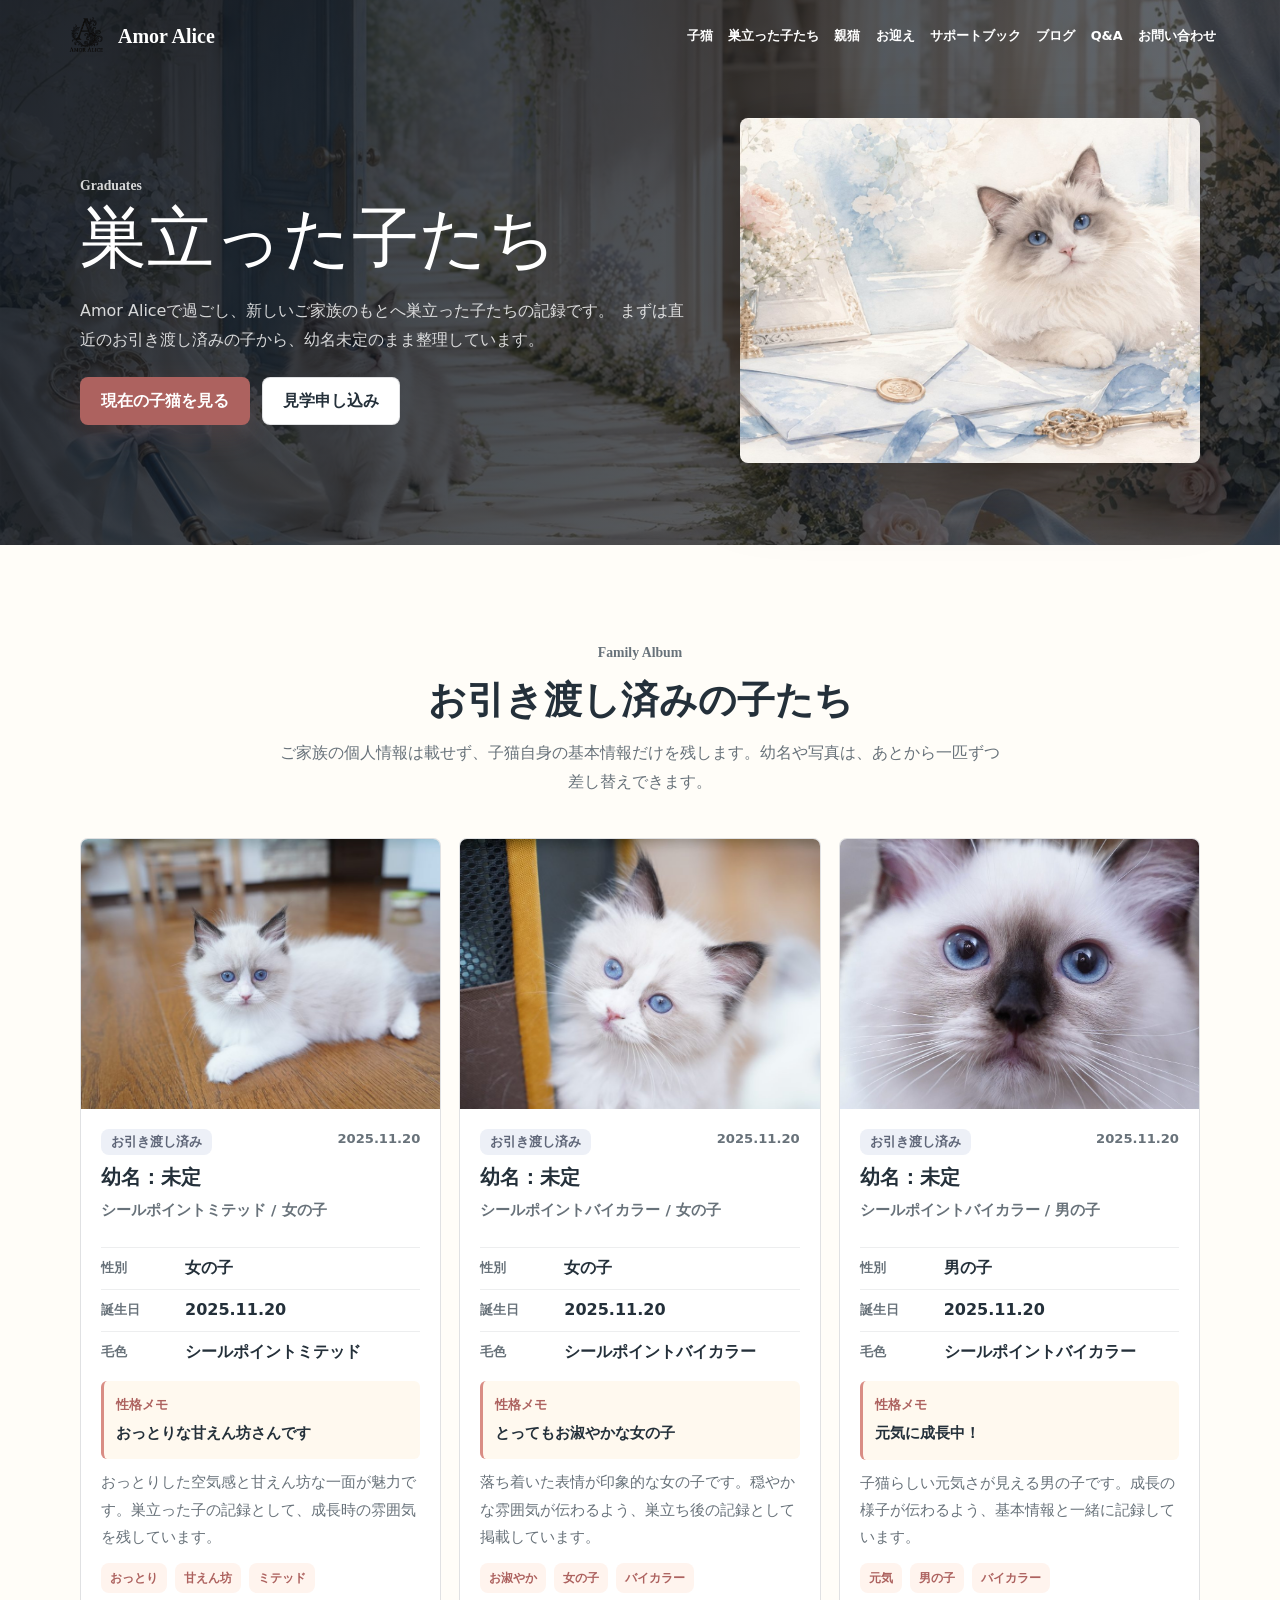
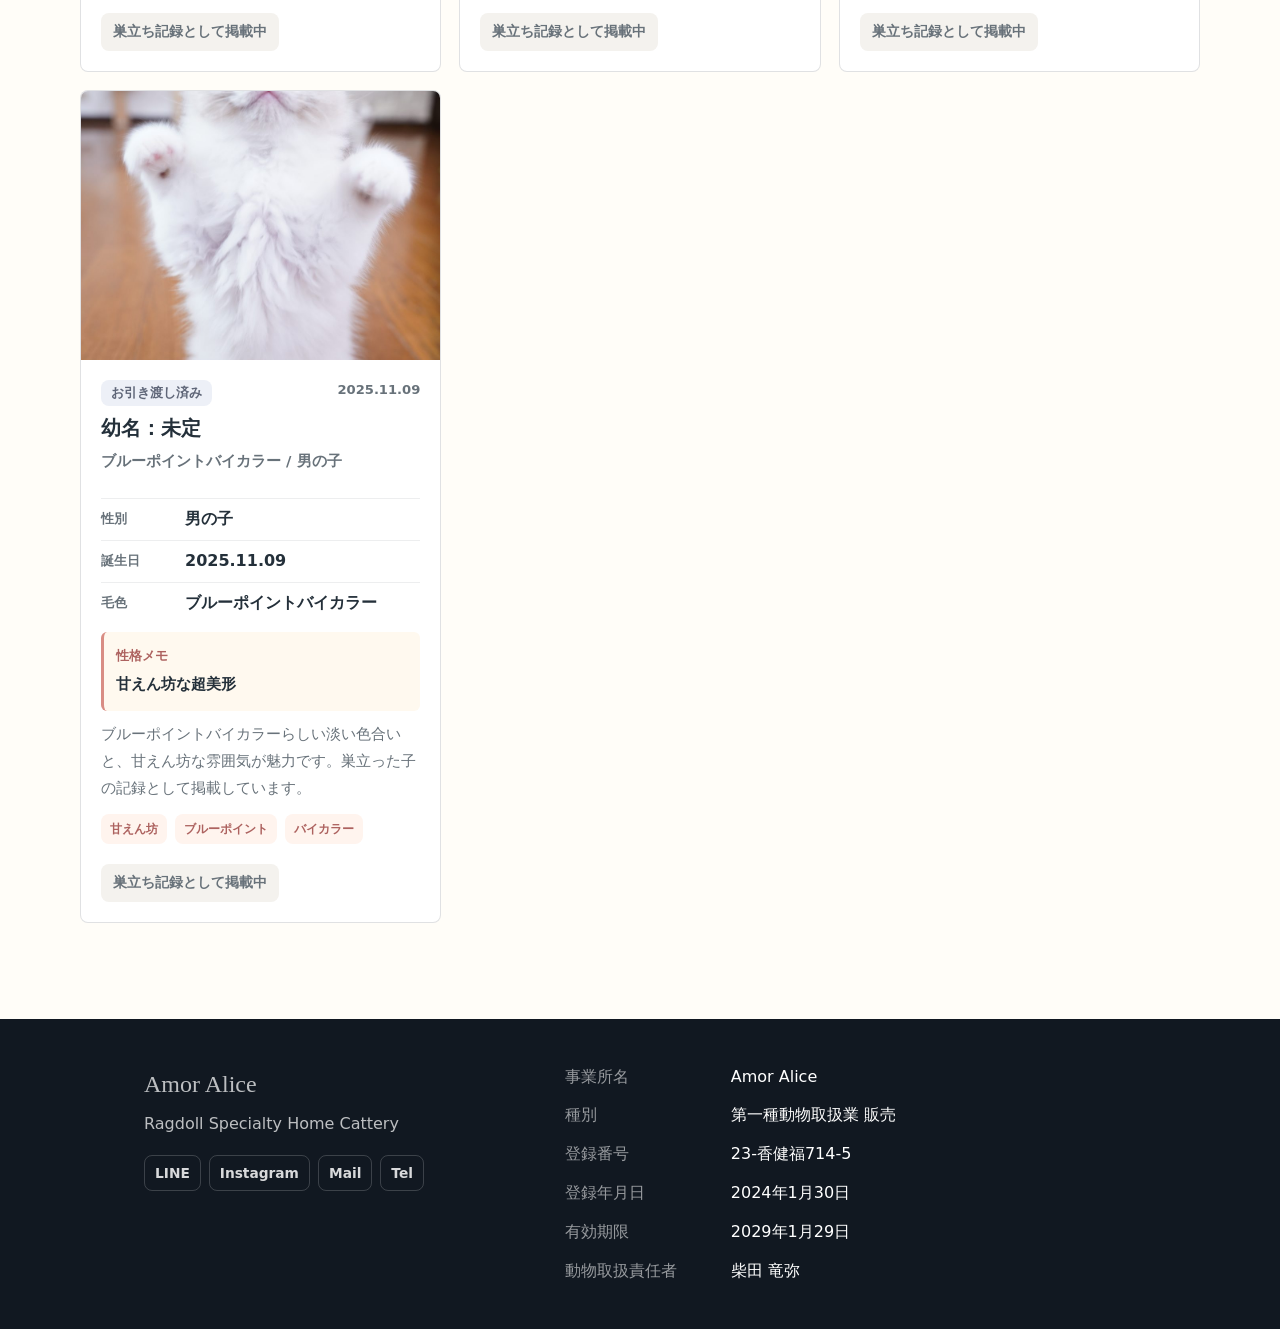
==== commit bbe655b8: "Enhance kitten introduction cards" ====
--- a/graduates.html
+++ b/graduates.html
@@ -8,7 +8,7 @@
       name="description"
       content="Amor Aliceから新しいご家族のもとへ巣立ったラグドールの子猫たちを紹介します。"
     >
-    <link rel="stylesheet" href="styles.css?v=20260702-blog1">
+    <link rel="stylesheet" href="styles.css?v=20260702-kittens1">
   </head>
   <body class="subpage">
     <header class="site-header" data-header>
@@ -114,7 +114,7 @@
       </div>
     </footer>
 
-    <script src="kittens-data.js"></script>
-    <script src="script.js?v=20260702-blog1"></script>
+    <script src="kittens-data.js?v=20260702-kittens1"></script>
+    <script src="script.js?v=20260702-kittens1"></script>
   </body>
 </html>
--- a/styles.css
+++ b/styles.css
@@ -533,6 +533,78 @@
   margin-top: 22px;
 }
 
+.kitten-stats {
+  display: grid;
+  grid-template-columns: repeat(4, minmax(0, 1fr));
+  gap: 10px;
+  margin-top: 20px;
+}
+
+.kitten-stats span {
+  display: grid;
+  gap: 2px;
+  min-height: 68px;
+  padding: 10px;
+  border: 1px solid rgba(36, 48, 58, 0.1);
+  border-radius: 8px;
+  background: #fffdf8;
+  text-align: center;
+}
+
+.kitten-stats strong {
+  color: var(--rose-deep);
+  font-family: Georgia, "Times New Roman", serif;
+  font-size: 1.45rem;
+  line-height: 1.2;
+}
+
+.kitten-stats small {
+  color: var(--muted);
+  font-size: 0.78rem;
+  font-weight: 700;
+}
+
+.kitten-toolbar {
+  display: flex;
+  align-items: center;
+  justify-content: space-between;
+  gap: 18px;
+  margin: 0 0 18px;
+}
+
+.kitten-toolbar p {
+  margin: 0;
+  color: var(--muted);
+  font-size: 0.94rem;
+  font-weight: 700;
+}
+
+.kitten-filter {
+  display: inline-flex;
+  flex-wrap: wrap;
+  gap: 8px;
+  justify-content: flex-end;
+}
+
+.kitten-filter button {
+  min-height: 38px;
+  padding: 6px 12px;
+  border: 1px solid var(--line);
+  border-radius: 8px;
+  color: var(--ink);
+  background: #fff;
+  font: inherit;
+  font-size: 0.88rem;
+  font-weight: 700;
+  cursor: pointer;
+}
+
+.kitten-filter button.is-active {
+  border-color: transparent;
+  color: #fff;
+  background: var(--rose-deep);
+}
+
 .card-grid {
   display: grid;
   gap: 18px;
@@ -563,8 +635,22 @@
   transform: translateY(-3px);
 }
 
-.animal-card img {
+.animal-card img,
+.kitten-card-media img {
   aspect-ratio: 4 / 3;
+}
+
+.kitten-card-media {
+  margin: 0;
+}
+
+.kitten-card-media img {
+  height: auto;
+  object-fit: cover;
+}
+
+.kitten-card-head .card-kicker {
+  margin-bottom: 0;
 }
 
 .parent-card img {
@@ -575,7 +661,15 @@
   display: flex;
   flex: 1;
   flex-direction: column;
+  gap: 10px;
   padding: 20px;
+}
+
+.kitten-card-head {
+  display: flex;
+  align-items: flex-start;
+  justify-content: space-between;
+  gap: 10px;
 }
 
 .card-kicker {
@@ -594,6 +688,21 @@
 
 .animal-card h3 {
   font-size: 1.25rem;
+}
+
+.kitten-birth {
+  color: var(--muted);
+  font-size: 0.82rem;
+  font-weight: 800;
+  line-height: 1.5;
+  white-space: nowrap;
+}
+
+.kitten-subtitle {
+  margin: -2px 0 0;
+  color: var(--muted);
+  font-size: 0.92rem;
+  font-weight: 700;
 }
 
 .card-link-text {
@@ -670,13 +779,89 @@
 }
 
 .kitten-note {
-  margin: 16px 0 0;
+  display: grid;
+  gap: 4px;
+  margin: 6px 0 0;
   padding: 12px;
   border-left: 3px solid var(--rose);
   border-radius: 6px;
   color: var(--muted);
   background: #fff9ef;
   font-size: 0.95rem;
+}
+
+.kitten-note strong {
+  color: var(--rose-deep);
+  font-size: 0.82rem;
+}
+
+.kitten-note span {
+  color: var(--ink);
+  font-weight: 700;
+}
+
+.kitten-appeal {
+  margin: 0;
+  color: var(--muted);
+  font-size: 0.94rem;
+}
+
+.kitten-tags {
+  display: flex;
+  flex-wrap: wrap;
+  gap: 8px;
+  margin-top: 2px;
+}
+
+.kitten-tags span {
+  display: inline-flex;
+  align-items: center;
+  min-height: 28px;
+  padding: 4px 9px;
+  border-radius: 8px;
+  color: var(--rose-deep);
+  background: #fff4ee;
+  font-size: 0.78rem;
+  font-weight: 800;
+}
+
+.kitten-card-actions {
+  display: flex;
+  align-items: center;
+  margin-top: auto;
+  padding-top: 10px;
+}
+
+.kitten-card-link,
+.kitten-record-label {
+  display: inline-flex;
+  align-items: center;
+  min-height: 36px;
+  padding: 6px 12px;
+  border-radius: 8px;
+  font-size: 0.88rem;
+  font-weight: 800;
+}
+
+.kitten-card-link {
+  color: #fff;
+  background: var(--rose-deep);
+}
+
+.kitten-record-label {
+  color: var(--muted);
+  background: #f4f2ee;
+}
+
+.kitten-empty {
+  grid-column: 1 / -1;
+  margin: 0;
+  padding: 22px;
+  border: 1px solid var(--line);
+  border-radius: 8px;
+  color: var(--muted);
+  background: #fff;
+  font-weight: 700;
 }
 
 .animal-card p:last-child:not(.card-kicker) {
@@ -1804,6 +1989,19 @@
     padding: 16px;
   }
 
+  .kitten-stats {
+    grid-template-columns: repeat(2, minmax(0, 1fr));
+  }
+
+  .kitten-toolbar {
+    align-items: stretch;
+    flex-direction: column;
+  }
+
+  .kitten-filter {
+    justify-content: flex-start;
+  }
+
   .subpage-hero {
     padding: 104px 22px 72px;
   }
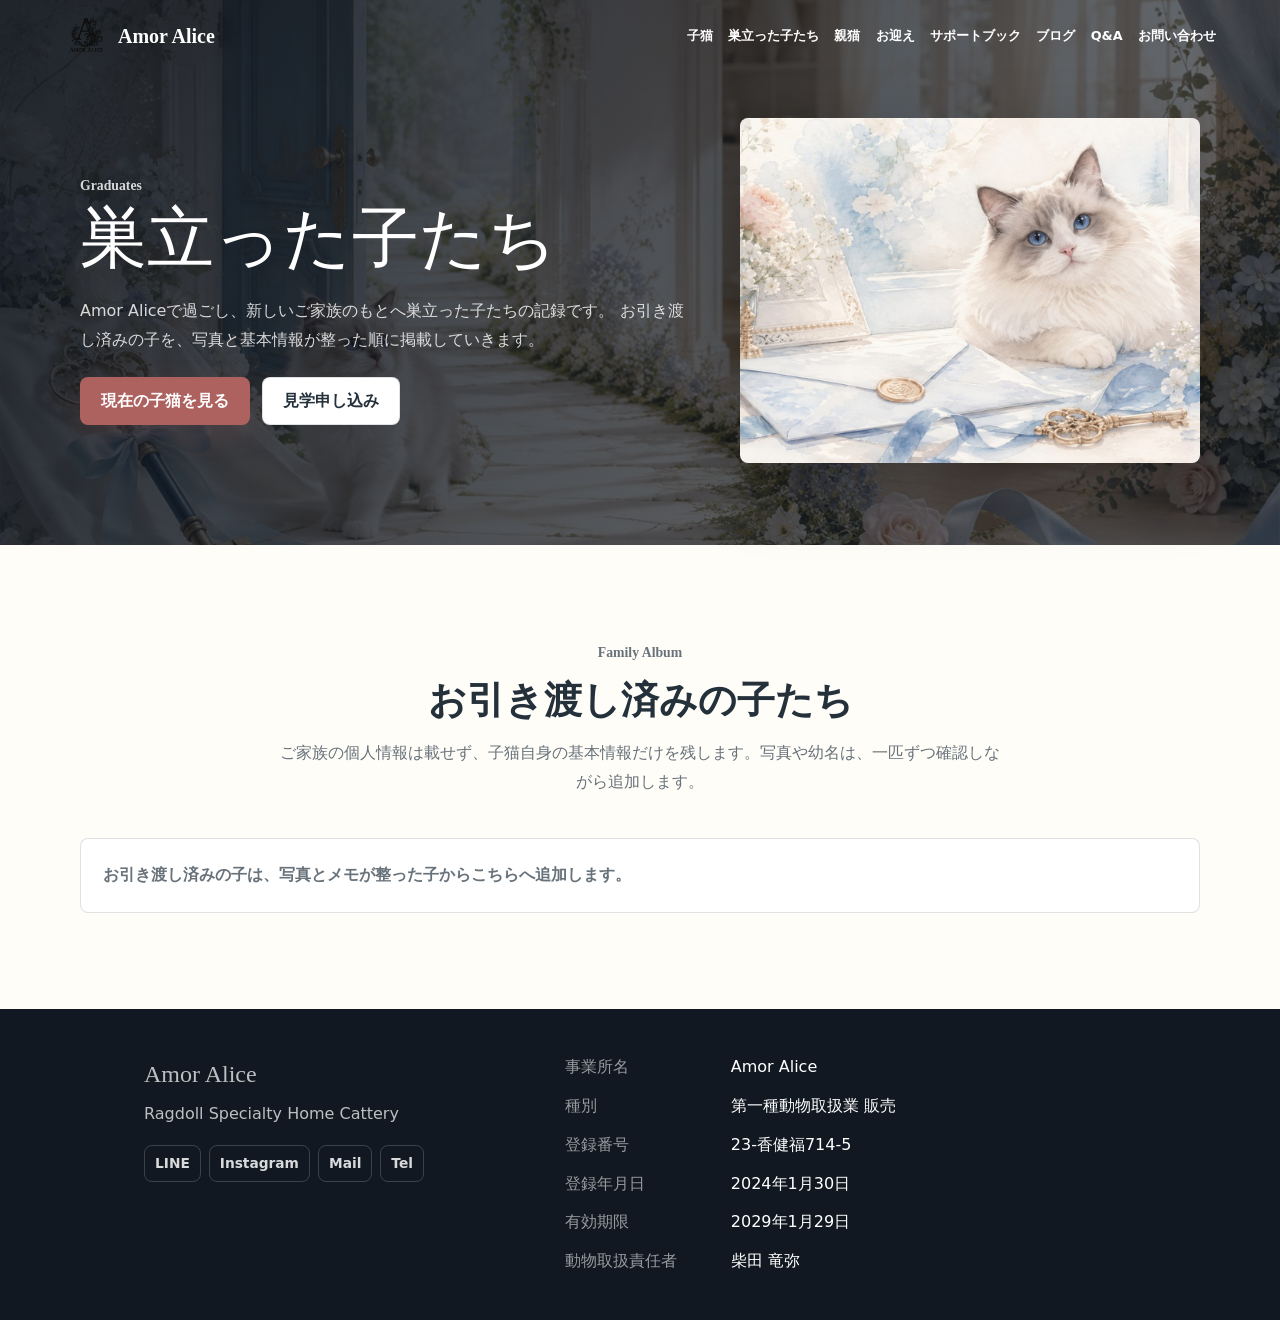
==== commit 5a7fc956: "Reset kitten listings for upload workflow" ====
--- a/graduates.html
+++ b/graduates.html
@@ -8,7 +8,7 @@
       name="description"
       content="Amor Aliceから新しいご家族のもとへ巣立ったラグドールの子猫たちを紹介します。"
     >
-    <link rel="stylesheet" href="styles.css?v=20260702-kittens1">
+    <link rel="stylesheet" href="styles.css?v=20260702-kittens-empty1">
   </head>
   <body class="subpage">
     <header class="site-header" data-header>
@@ -45,7 +45,7 @@
             <h1 id="graduates-hero-title">巣立った子たち</h1>
             <p>
               Amor Aliceで過ごし、新しいご家族のもとへ巣立った子たちの記録です。
-              まずは直近のお引き渡し済みの子から、幼名未定のまま整理しています。
+              お引き渡し済みの子を、写真と基本情報が整った順に掲載していきます。
             </p>
             <div class="kitten-actions">
               <a class="button primary soft" href="index.html#kittens">現在の子猫を見る</a>
@@ -64,7 +64,7 @@
             <p class="eyebrow">Family Album</p>
             <h2 id="graduates-title">お引き渡し済みの子たち</h2>
             <p>
-              ご家族の個人情報は載せず、子猫自身の基本情報だけを残します。幼名や写真は、あとから一匹ずつ差し替えできます。
+              ご家族の個人情報は載せず、子猫自身の基本情報だけを残します。写真や幼名は、一匹ずつ確認しながら追加します。
             </p>
           </div>
 
@@ -114,7 +114,7 @@
       </div>
     </footer>
 
-    <script src="kittens-data.js?v=20260702-kittens1"></script>
-    <script src="script.js?v=20260702-kittens1"></script>
+    <script src="kittens-data.js?v=20260702-kittens-empty1"></script>
+    <script src="script.js?v=20260702-kittens-empty1"></script>
   </body>
 </html>
